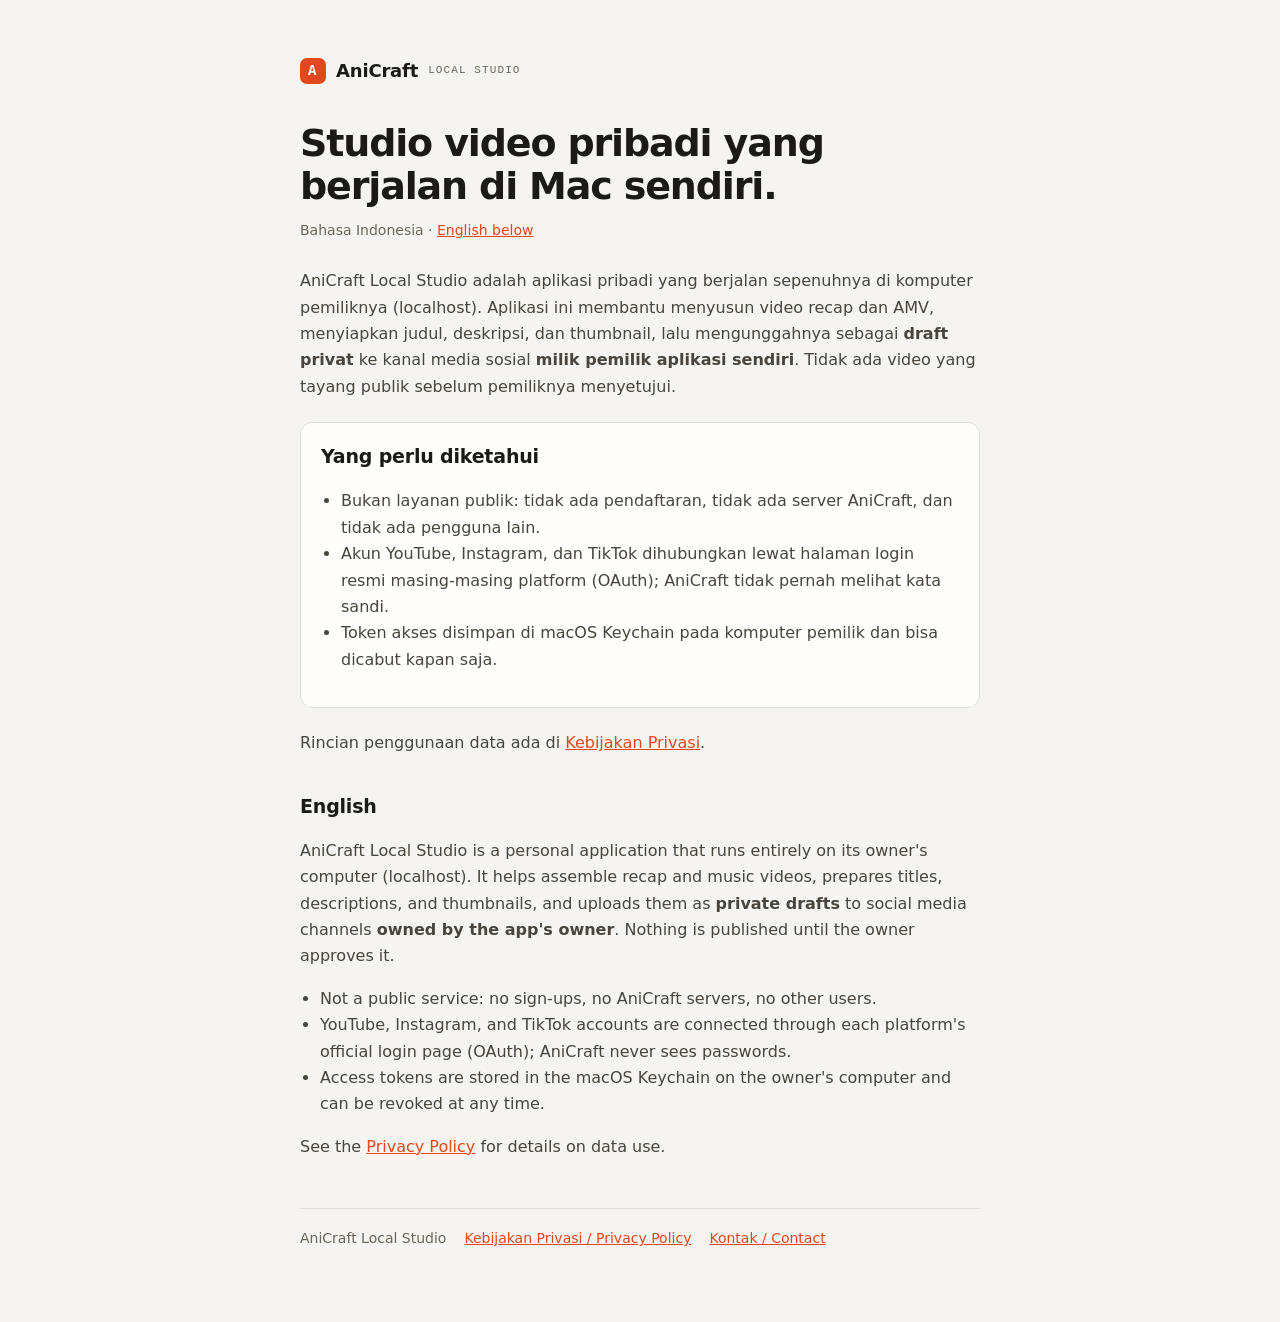
==== index.html @ 1b753255 "Halaman beranda & kebijakan privasi AniCraft Local Studio Untuk OAuth consent screen (Google) dan ap" ====
<!doctype html>
<html lang="id">
<head>
  <meta charset="utf-8">
  <meta name="viewport" content="width=device-width, initial-scale=1">
  <title>AniCraft Local Studio</title>
  <meta name="description" content="AniCraft Local Studio — alat pribadi yang berjalan lokal di Mac untuk membuat dan mengunggah video ke kanal milik sendiri.">
  <link rel="stylesheet" href="style.css">
</head>
<body>
<main>
  <header><span class="mark">A</span><b>AniCraft</b><span>LOCAL STUDIO</span></header>

  <h1>Studio video pribadi yang berjalan di Mac sendiri.</h1>
  <p class="lang">Bahasa Indonesia · <a href="#en">English below</a></p>

  <p>AniCraft Local Studio adalah aplikasi pribadi yang berjalan sepenuhnya di komputer pemiliknya (localhost). Aplikasi ini membantu
    menyusun video recap dan AMV, menyiapkan judul, deskripsi, dan thumbnail, lalu mengunggahnya sebagai <strong>draft privat</strong>
    ke kanal media sosial <strong>milik pemilik aplikasi sendiri</strong>. Tidak ada video yang tayang publik sebelum pemiliknya menyetujui.</p>

  <div class="card">
    <h2 style="margin-top:0">Yang perlu diketahui</h2>
    <ul>
      <li>Bukan layanan publik: tidak ada pendaftaran, tidak ada server AniCraft, dan tidak ada pengguna lain.</li>
      <li>Akun YouTube, Instagram, dan TikTok dihubungkan lewat halaman login resmi masing-masing platform (OAuth); AniCraft tidak pernah melihat kata sandi.</li>
      <li>Token akses disimpan di macOS Keychain pada komputer pemilik dan bisa dicabut kapan saja.</li>
    </ul>
  </div>

  <p>Rincian penggunaan data ada di <a href="privacy.html">Kebijakan Privasi</a>.</p>

  <h2 id="en">English</h2>
  <p>AniCraft Local Studio is a personal application that runs entirely on its owner's computer (localhost). It helps assemble recap and
    music videos, prepares titles, descriptions, and thumbnails, and uploads them as <strong>private drafts</strong> to social media
    channels <strong>owned by the app's owner</strong>. Nothing is published until the owner approves it.</p>
  <ul>
    <li>Not a public service: no sign-ups, no AniCraft servers, no other users.</li>
    <li>YouTube, Instagram, and TikTok accounts are connected through each platform's official login page (OAuth); AniCraft never sees passwords.</li>
    <li>Access tokens are stored in the macOS Keychain on the owner's computer and can be revoked at any time.</li>
  </ul>
  <p>See the <a href="privacy.html">Privacy Policy</a> for details on data use.</p>

  <footer>
    <span>AniCraft Local Studio</span>
    <a href="privacy.html">Kebijakan Privasi / Privacy Policy</a>
    <a href="https://github.com/ndraa124">Kontak / Contact</a>
  </footer>
</main>
</body>
</html>
---- style.css ----
:root {
  --bg: #f6f4f0; --surface: #fffefc; --text: #1c1a17; --text-2: #49443d; --muted: #6c655b; --line: #e2ddd5; --accent: #e2471f;
  color-scheme: light dark;
}
@media (prefers-color-scheme: dark) {
  :root { --bg: #0e0d0c; --surface: #151412; --text: #ede9e3; --text-2: #bdb7ad; --muted: #8a847b; --line: #2a2724; --accent: #ff5b35; }
}
* { box-sizing: border-box; }
body { margin: 0; background: var(--bg); color: var(--text); font: 16px/1.65 -apple-system, BlinkMacSystemFont, "Helvetica Neue", system-ui, sans-serif; }
main { max-width: 720px; margin: 0 auto; padding: 56px 20px 72px; }
header { display: flex; align-items: center; gap: 10px; margin-bottom: 36px; }
header b { font-size: 18px; letter-spacing: -0.01em; }
header span { font: 11px/1 ui-monospace, Menlo, monospace; letter-spacing: .1em; color: var(--muted); }
.mark { width: 26px; height: 26px; border-radius: 7px; background: var(--accent); display: grid; place-items: center; color: #fff; font-weight: 700; font-size: 14px; }
h1 { font-size: clamp(28px, 5vw, 38px); line-height: 1.15; letter-spacing: -0.03em; margin: 0 0 14px; }
h2 { font-size: 19px; letter-spacing: -0.01em; margin: 34px 0 8px; }
p, li { color: var(--text-2); }
ul { padding-left: 20px; }
a { color: var(--accent); }
.card { background: var(--surface); border: 1px solid var(--line); border-radius: 12px; padding: 18px 20px; margin: 22px 0; }
.muted { color: var(--muted); font-size: 14px; }
footer { margin-top: 48px; padding-top: 18px; border-top: 1px solid var(--line); font-size: 14px; color: var(--muted); display: flex; gap: 18px; flex-wrap: wrap; }
.lang { font-size: 14px; color: var(--muted); margin: -4px 0 26px; }
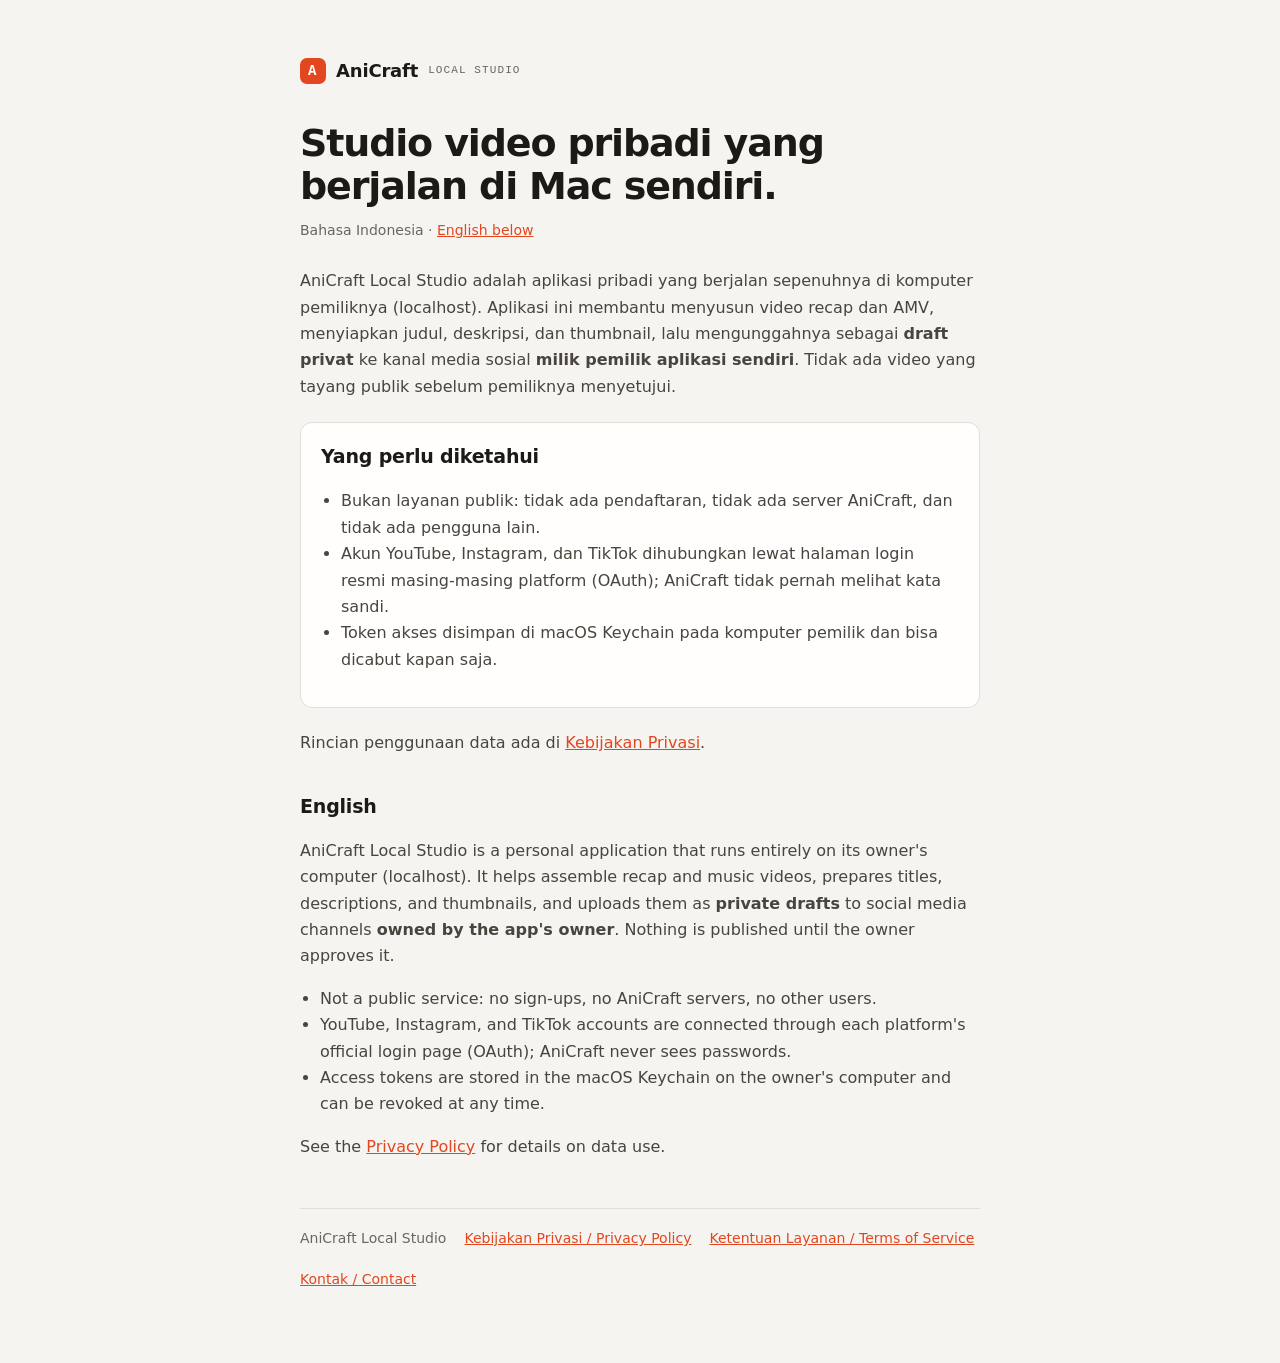
==== commit c0a331b9: "Halaman Ketentuan Layanan + ikon aplikasi 1024×1024 Untuk Basic information aplikasi TikTok for Deve" ====
--- a/index.html
+++ b/index.html
@@ -43,6 +43,7 @@
   <footer>
     <span>AniCraft Local Studio</span>
     <a href="privacy.html">Kebijakan Privasi / Privacy Policy</a>
+    <a href="terms.html">Ketentuan Layanan / Terms of Service</a>
     <a href="https://github.com/ndraa124">Kontak / Contact</a>
   </footer>
 </main>
